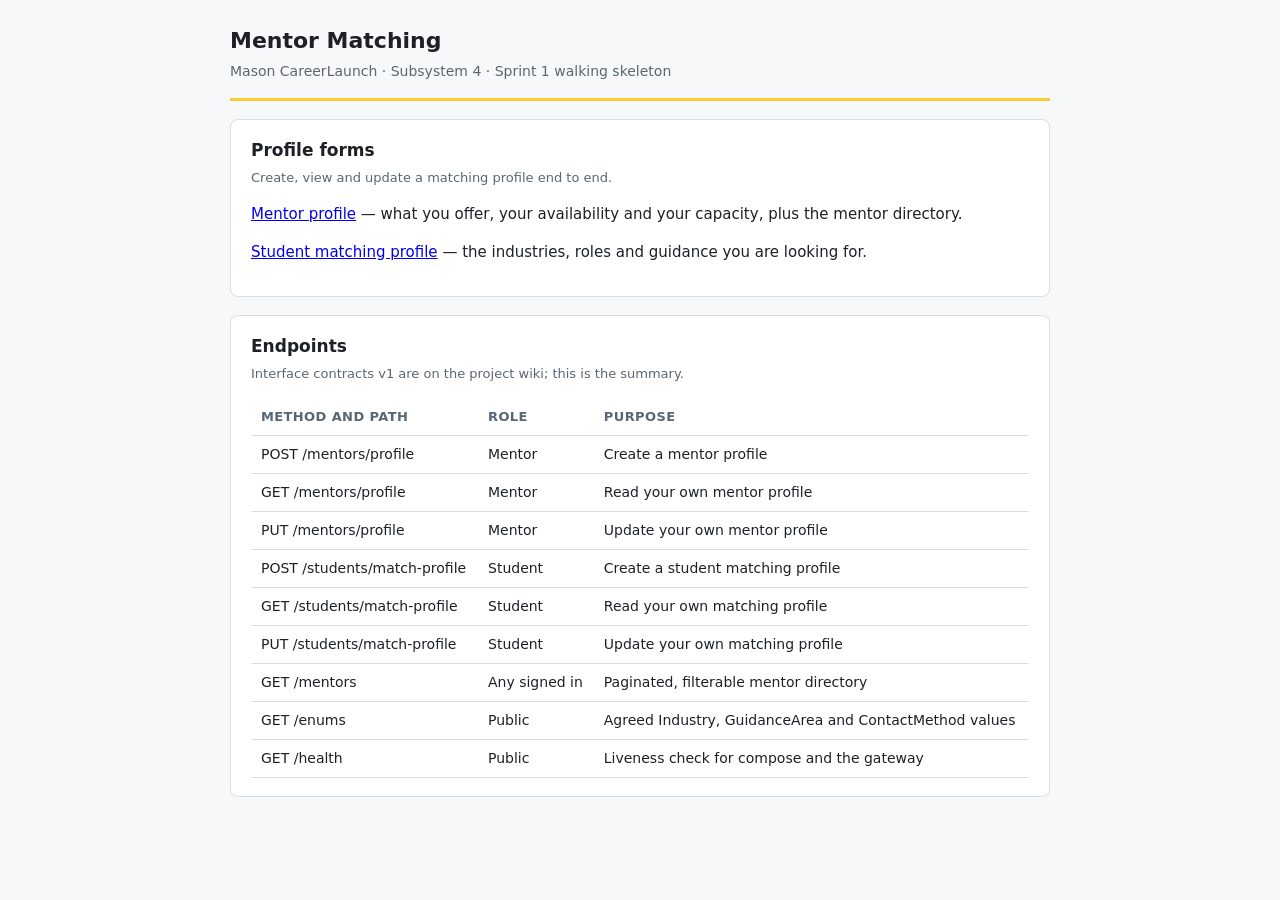
==== static/index.html @ f5178f82 "Sprint 1 complete" ====
<!DOCTYPE html>
<html lang="en">
<head>
  <meta charset="UTF-8">
  <meta name="viewport" content="width=device-width, initial-scale=1">
  <title>Mentor Matching — Mason CareerLaunch</title>
  <link rel="stylesheet" href="styles.css">
</head>
<body>

<header>
  <h1>Mentor Matching</h1>
  <p>Mason CareerLaunch &middot; Subsystem 4 &middot; Sprint 1 walking skeleton</p>
</header>

<main>
  <section>
    <h2>Profile forms</h2>
    <p class="hint">Create, view and update a matching profile end to end.</p>
    <p>
      <a href="mentorprofile.html">Mentor profile</a> — what you offer, your availability and your
      capacity, plus the mentor directory.
    </p>
    <p>
      <a href="studentprofile.html">Student matching profile</a> — the industries, roles and guidance
      you are looking for.
    </p>
  </section>

  <section>
    <h2>Endpoints</h2>
    <p class="hint">Interface contracts v1 are on the project wiki; this is the summary.</p>
    <table>
      <thead><tr><th>Method and path</th><th>Role</th><th>Purpose</th></tr></thead>
      <tbody>
        <tr><td>POST /mentors/profile</td><td>Mentor</td><td>Create a mentor profile</td></tr>
        <tr><td>GET /mentors/profile</td><td>Mentor</td><td>Read your own mentor profile</td></tr>
        <tr><td>PUT /mentors/profile</td><td>Mentor</td><td>Update your own mentor profile</td></tr>
        <tr><td>POST /students/match-profile</td><td>Student</td><td>Create a student matching profile</td></tr>
        <tr><td>GET /students/match-profile</td><td>Student</td><td>Read your own matching profile</td></tr>
        <tr><td>PUT /students/match-profile</td><td>Student</td><td>Update your own matching profile</td></tr>
        <tr><td>GET /mentors</td><td>Any signed in</td><td>Paginated, filterable mentor directory</td></tr>
        <tr><td>GET /enums</td><td>Public</td><td>Agreed Industry, GuidanceArea and ContactMethod values</td></tr>
        <tr><td>GET /health</td><td>Public</td><td>Liveness check for compose and the gateway</td></tr>
      </tbody>
    </table>
  </section>
</main>

</body>
</html>
---- static/styles.css ----
:root {
  --mason-green: #1b5e3f;
  --mason-gold: #ffcc33;
  --ink: #1d2126;
  --muted: #5b6672;
  --line: #d8dee5;
  --bad: #b3261e;
  --ok: #1b5e3f;
}

* { box-sizing: border-box; }

body {
  margin: 0;
  padding: 0 16px 48px;
  font: 15px/1.5 system-ui, -apple-system, "Segoe UI", sans-serif;
  color: var(--ink);
  background: #f7f8fa;
}

header {
  max-width: 820px;
  margin: 0 auto;
  padding: 24px 0 16px;
  border-bottom: 3px solid var(--mason-gold);
}

h1 { margin: 0 0 4px; font-size: 22px; }
header p { margin: 0; color: var(--muted); font-size: 14px; }
header nav { margin-top: 10px; font-size: 14px; }
header nav a { color: var(--mason-green); margin-right: 14px; }

main { max-width: 820px; margin: 0 auto; }

section {
  background: #fff;
  border: 1px solid var(--line);
  border-radius: 8px;
  padding: 18px 20px;
  margin-top: 18px;
}

h2 { margin: 0 0 4px; font-size: 17px; }
section > p.hint { margin: 0 0 16px; color: var(--muted); font-size: 13px; }

label { display: block; font-weight: 600; margin-bottom: 4px; font-size: 14px; }

.field { margin-bottom: 16px; }
.field small { display: block; color: var(--muted); font-weight: 400; margin-top: 3px; }

input[type="text"], input[type="number"], select {
  width: 100%;
  padding: 8px 10px;
  border: 1px solid var(--line);
  border-radius: 5px;
  font: inherit;
  background: #fff;
}

input:focus, select:focus { outline: 2px solid var(--mason-green); outline-offset: 1px; }

.checks {
  display: flex;
  flex-wrap: wrap;
  gap: 6px 18px;
  padding: 8px 10px;
  border: 1px solid var(--line);
  border-radius: 5px;
  background: #fff;
}

.checks label,
.inline label {
  display: flex;
  align-items: center;
  gap: 6px;
  font-weight: 400;
  margin: 0;
}

.inline { display: flex; align-items: center; gap: 8px; }

button {
  font: inherit;
  font-weight: 600;
  padding: 9px 16px;
  border: 1px solid var(--mason-green);
  border-radius: 5px;
  background: var(--mason-green);
  color: #fff;
  cursor: pointer;
  margin-right: 8px;
}

button.secondary { background: #fff; color: var(--mason-green); }
button:hover { filter: brightness(1.1); }

.error {
  color: var(--bad);
  font-size: 13px;
  margin: 4px 0 0;
  min-height: 1em;
}

#status { margin: 14px 0 0; font-size: 14px; font-weight: 600; }
#status.bad { color: var(--bad); }
#status.ok { color: var(--ok); }

pre {
  background: #1d2126;
  color: #e6edf3;
  padding: 12px 14px;
  border-radius: 6px;
  overflow-x: auto;
  font-size: 13px;
  margin: 12px 0 0;
}

table { width: 100%; border-collapse: collapse; margin-top: 12px; font-size: 14px; }
th, td { text-align: left; padding: 8px 10px; border-bottom: 1px solid var(--line); vertical-align: top; }
th { font-size: 13px; color: var(--muted); text-transform: uppercase; letter-spacing: .03em; }

.filters { display: flex; flex-wrap: wrap; gap: 12px; align-items: flex-end; }
.filters .field { margin-bottom: 0; flex: 1 1 150px; }

.badge {
  display: inline-block;
  padding: 2px 8px;
  border-radius: 10px;
  font-size: 12px;
  font-weight: 600;
  background: #e8f0ec;
  color: var(--mason-green);
}
.badge.full { background: #fdecea; color: var(--bad); }
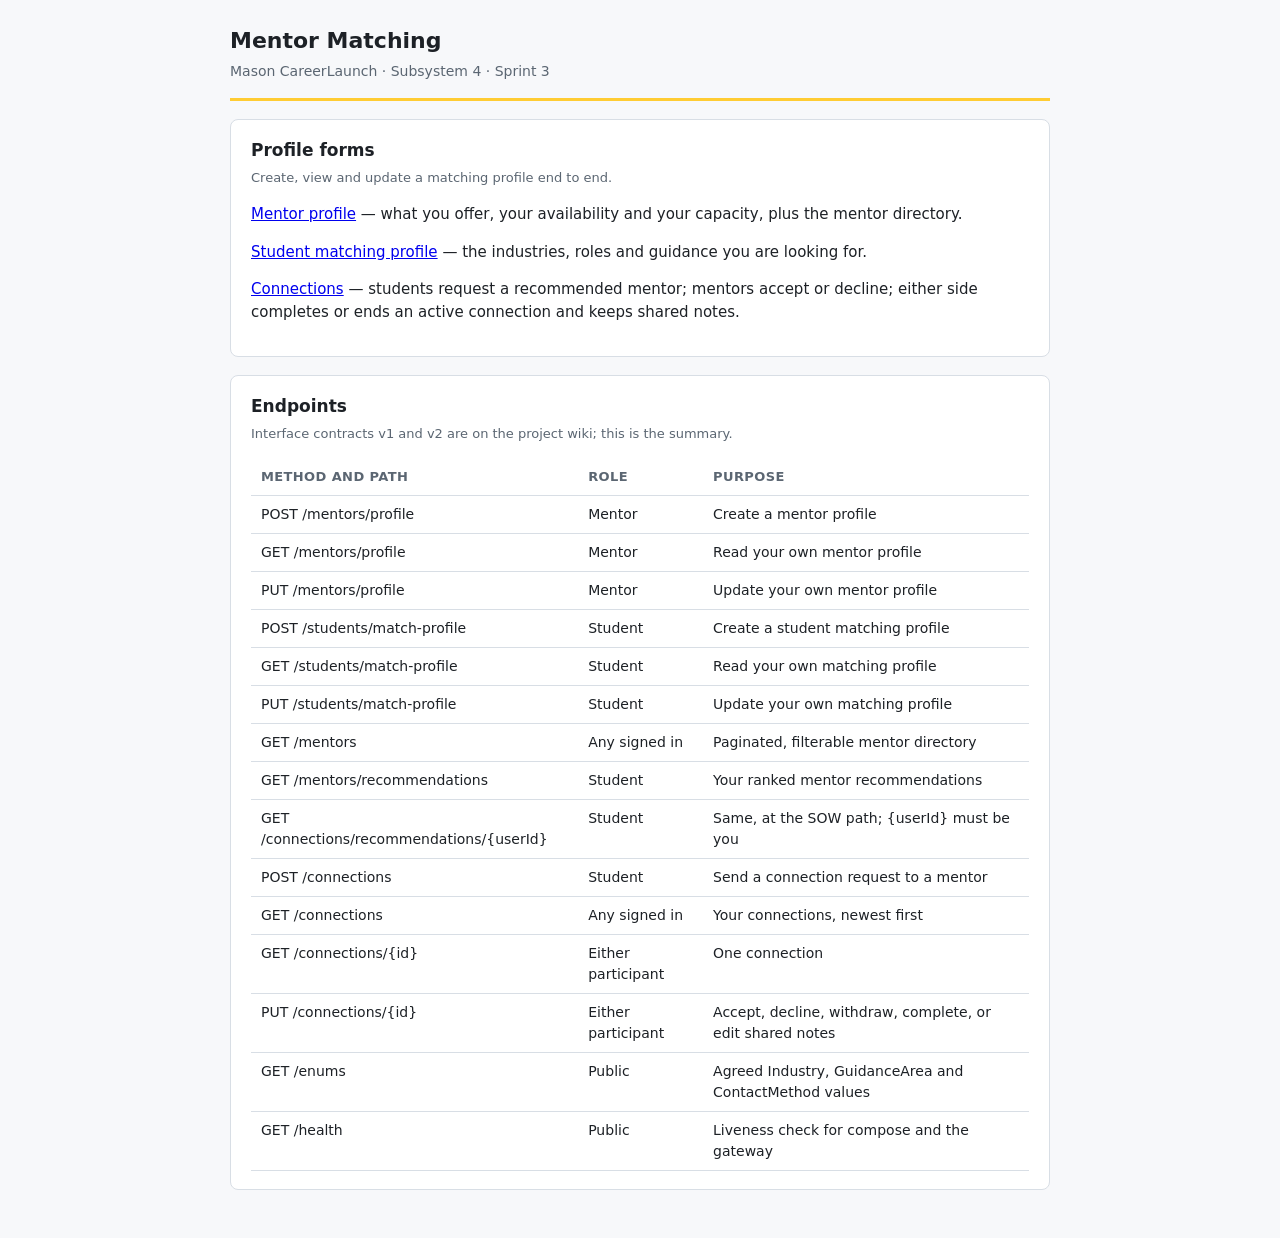
==== commit 79e2b3a4: "Close Sprint 3: fix connections page routing, update docs and retro The /connections API context als" ====
--- a/static/index.html
+++ b/static/index.html
@@ -10,7 +10,7 @@
 
 <header>
   <h1>Mentor Matching</h1>
-  <p>Mason CareerLaunch &middot; Subsystem 4 &middot; Sprint 1 walking skeleton</p>
+  <p>Mason CareerLaunch &middot; Subsystem 4 &middot; Sprint 3</p>
 </header>
 
 <main>
@@ -25,11 +25,15 @@
       <a href="studentprofile.html">Student matching profile</a> — the industries, roles and guidance
       you are looking for.
     </p>
+    <p>
+      <a href="connections.html">Connections</a> — students request a recommended mentor; mentors
+      accept or decline; either side completes or ends an active connection and keeps shared notes.
+    </p>
   </section>
 
   <section>
     <h2>Endpoints</h2>
-    <p class="hint">Interface contracts v1 are on the project wiki; this is the summary.</p>
+    <p class="hint">Interface contracts v1 and v2 are on the project wiki; this is the summary.</p>
     <table>
       <thead><tr><th>Method and path</th><th>Role</th><th>Purpose</th></tr></thead>
       <tbody>
@@ -40,6 +44,12 @@
         <tr><td>GET /students/match-profile</td><td>Student</td><td>Read your own matching profile</td></tr>
         <tr><td>PUT /students/match-profile</td><td>Student</td><td>Update your own matching profile</td></tr>
         <tr><td>GET /mentors</td><td>Any signed in</td><td>Paginated, filterable mentor directory</td></tr>
+        <tr><td>GET /mentors/recommendations</td><td>Student</td><td>Your ranked mentor recommendations</td></tr>
+        <tr><td>GET /connections/recommendations/{userId}</td><td>Student</td><td>Same, at the SOW path; {userId} must be you</td></tr>
+        <tr><td>POST /connections</td><td>Student</td><td>Send a connection request to a mentor</td></tr>
+        <tr><td>GET /connections</td><td>Any signed in</td><td>Your connections, newest first</td></tr>
+        <tr><td>GET /connections/{id}</td><td>Either participant</td><td>One connection</td></tr>
+        <tr><td>PUT /connections/{id}</td><td>Either participant</td><td>Accept, decline, withdraw, complete, or edit shared notes</td></tr>
         <tr><td>GET /enums</td><td>Public</td><td>Agreed Industry, GuidanceArea and ContactMethod values</td></tr>
         <tr><td>GET /health</td><td>Public</td><td>Liveness check for compose and the gateway</td></tr>
       </tbody>
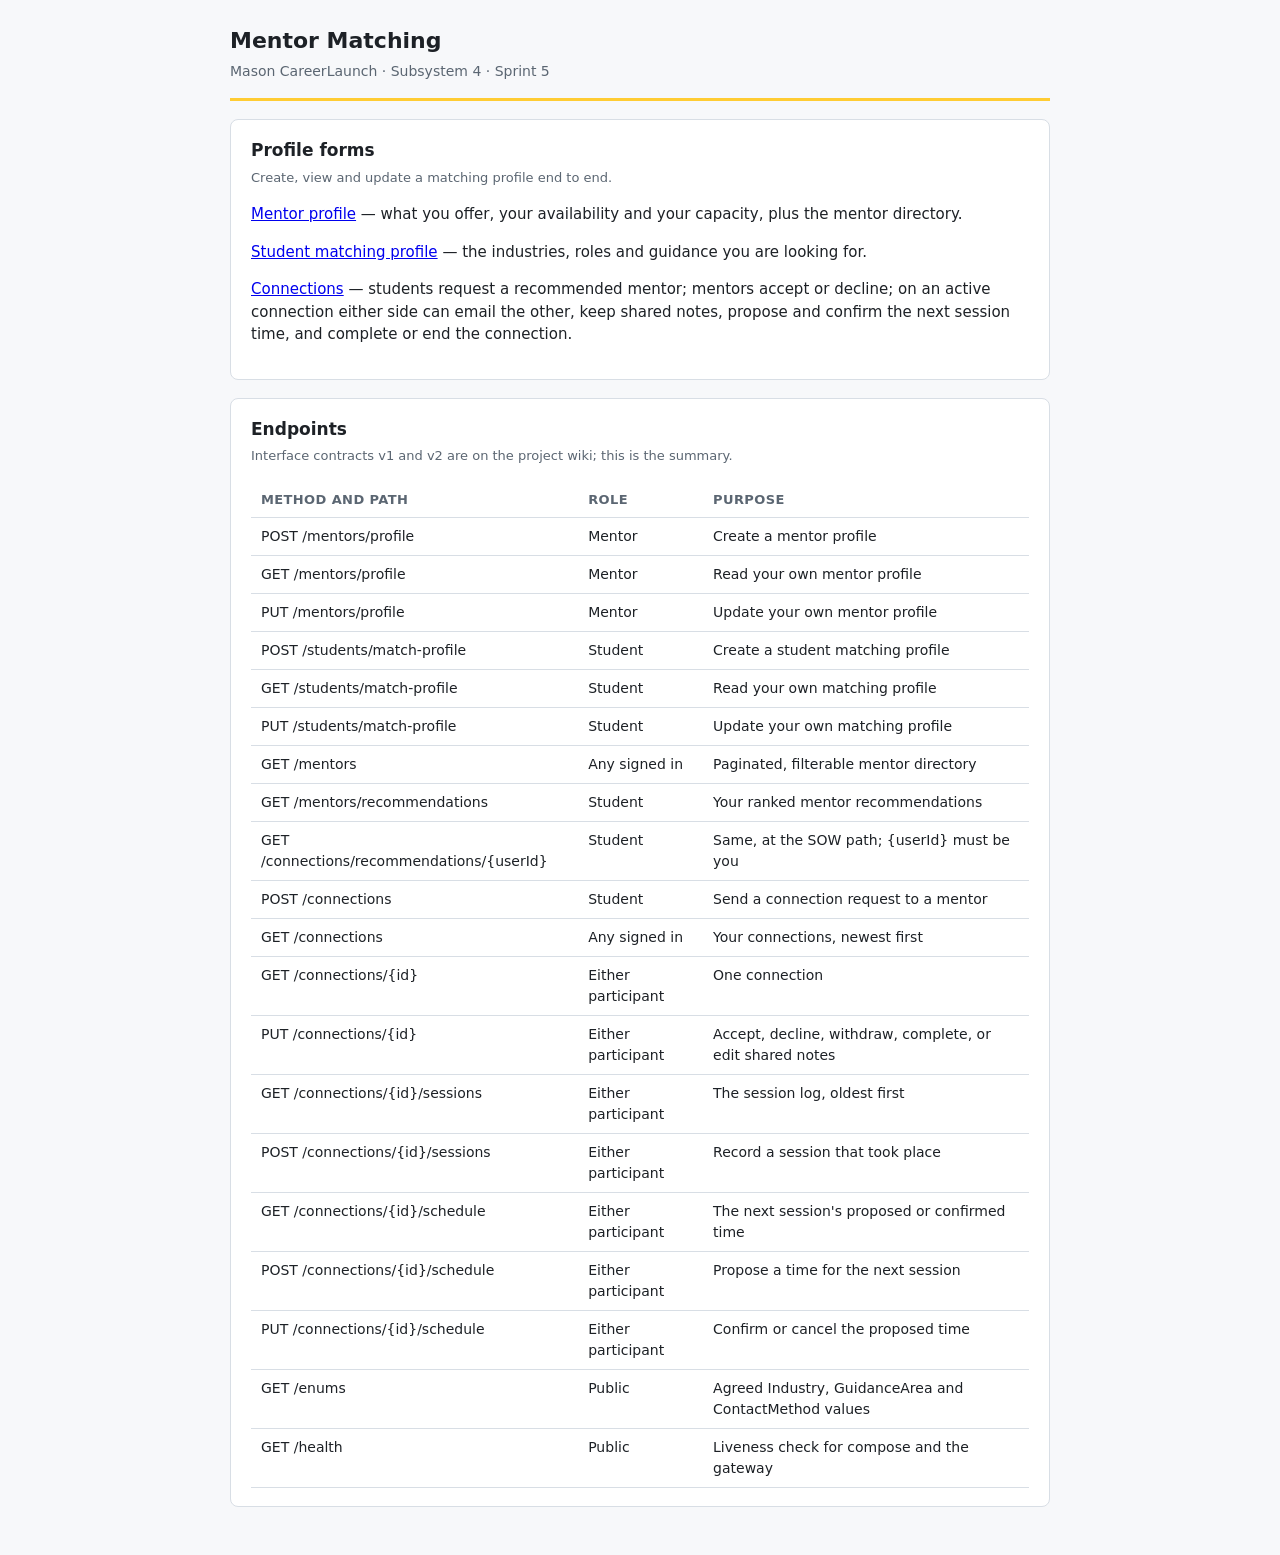
==== commit 76819628: "bugs and updates" ====
--- a/static/index.html
+++ b/static/index.html
@@ -10,7 +10,7 @@
 
 <header>
   <h1>Mentor Matching</h1>
-  <p>Mason CareerLaunch &middot; Subsystem 4 &middot; Sprint 3</p>
+  <p>Mason CareerLaunch &middot; Subsystem 4 &middot; Sprint 5</p>
 </header>
 
 <main>
@@ -27,7 +27,8 @@
     </p>
     <p>
       <a href="connections.html">Connections</a> — students request a recommended mentor; mentors
-      accept or decline; either side completes or ends an active connection and keeps shared notes.
+      accept or decline; on an active connection either side can email the other, keep shared notes,
+      propose and confirm the next session time, and complete or end the connection.
     </p>
   </section>
 
@@ -50,6 +51,11 @@
         <tr><td>GET /connections</td><td>Any signed in</td><td>Your connections, newest first</td></tr>
         <tr><td>GET /connections/{id}</td><td>Either participant</td><td>One connection</td></tr>
         <tr><td>PUT /connections/{id}</td><td>Either participant</td><td>Accept, decline, withdraw, complete, or edit shared notes</td></tr>
+        <tr><td>GET /connections/{id}/sessions</td><td>Either participant</td><td>The session log, oldest first</td></tr>
+        <tr><td>POST /connections/{id}/sessions</td><td>Either participant</td><td>Record a session that took place</td></tr>
+        <tr><td>GET /connections/{id}/schedule</td><td>Either participant</td><td>The next session's proposed or confirmed time</td></tr>
+        <tr><td>POST /connections/{id}/schedule</td><td>Either participant</td><td>Propose a time for the next session</td></tr>
+        <tr><td>PUT /connections/{id}/schedule</td><td>Either participant</td><td>Confirm or cancel the proposed time</td></tr>
         <tr><td>GET /enums</td><td>Public</td><td>Agreed Industry, GuidanceArea and ContactMethod values</td></tr>
         <tr><td>GET /health</td><td>Public</td><td>Liveness check for compose and the gateway</td></tr>
       </tbody>
